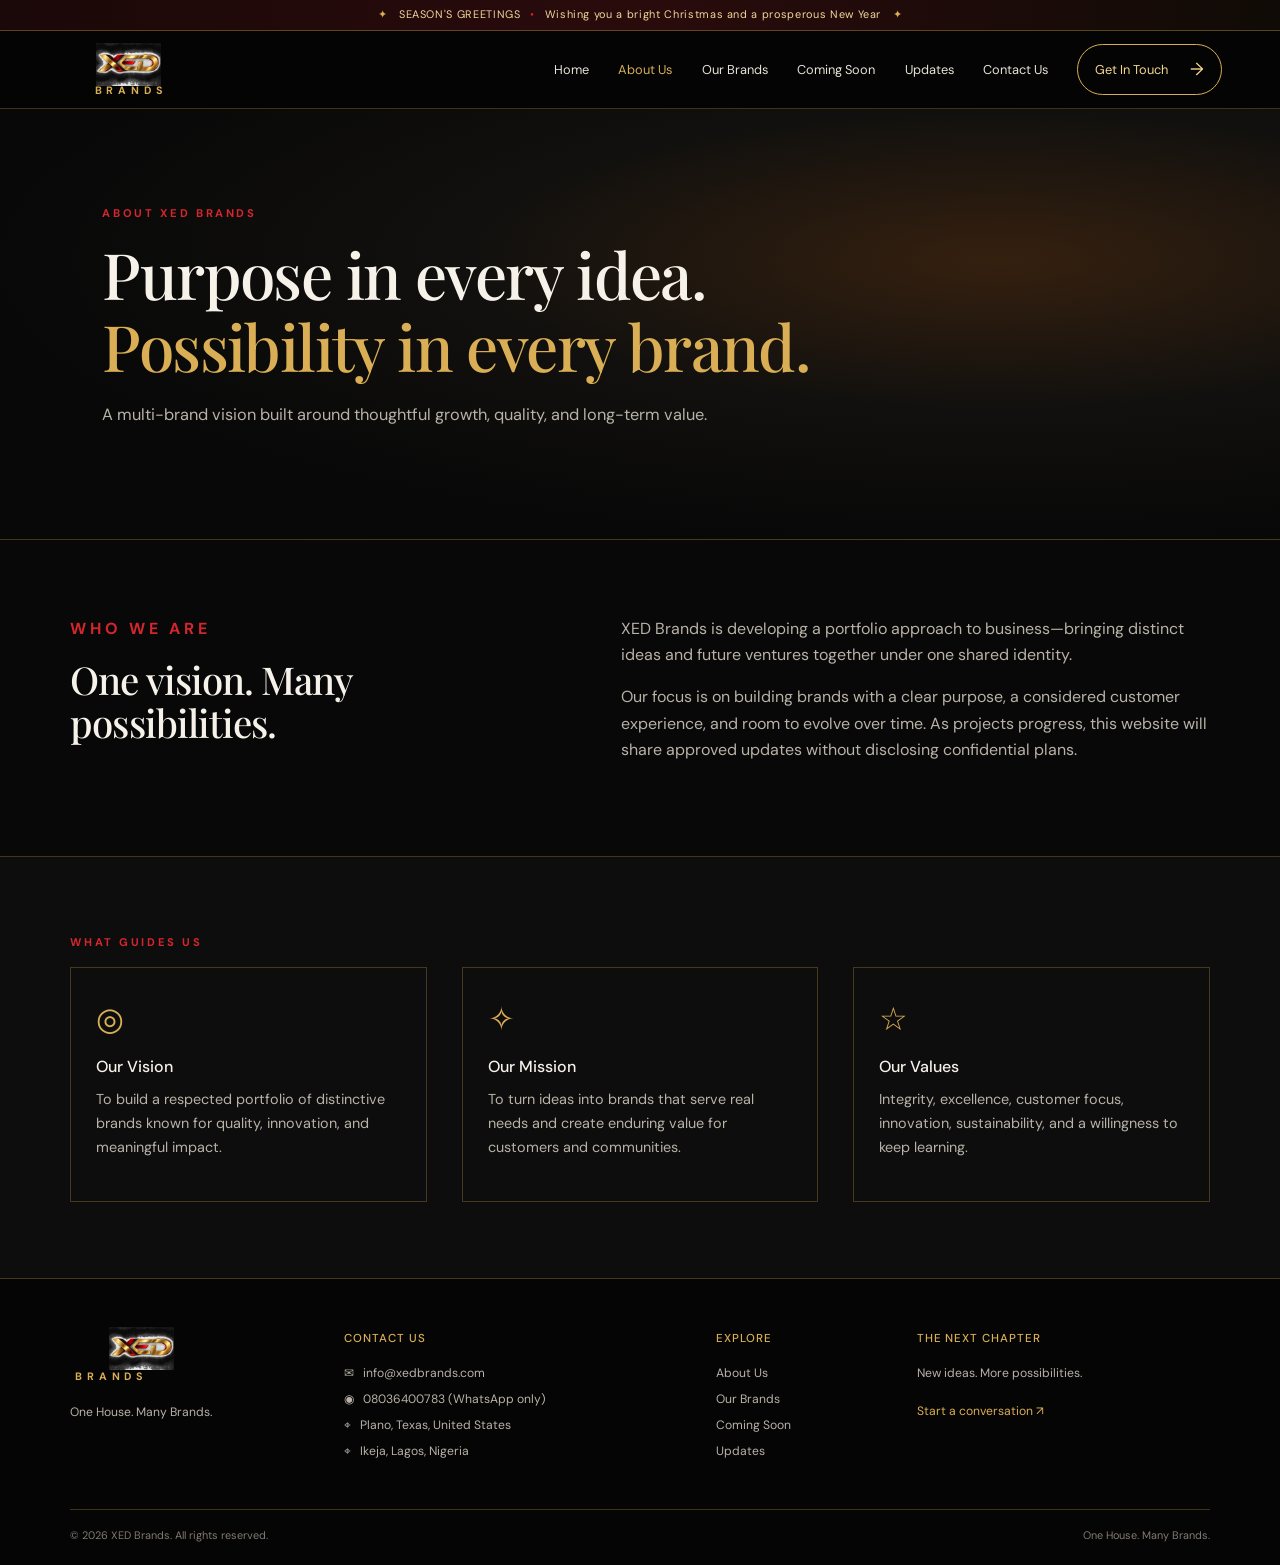
==== about.html @ 4486e694 "Add files via upload" ====
<!doctype html>
<html lang="en"><head><meta charset="utf-8"><meta name="viewport" content="width=device-width, initial-scale=1"><meta name="theme-color" content="#080808"><meta name="description" content="XED Brands — One House. Many Brands. A multi-brand vision built around thoughtful growth, quality, and long-term value."><title>About Us | XED Brands</title><link rel="icon" href="assets/xed-logo.png"><link rel="stylesheet" href="assets/style.css"></head><body>
<div class="season-strip"><span class="sparkle">✦</span> SEASON'S GREETINGS <span class="season-dot">•</span> Wishing you a bright Christmas and a prosperous New Year <span class="sparkle">✦</span></div>
<header class="site-header"><a class="brand-logo" href="index.html"><img src="assets/xed-logo.png" alt="XED Brands"><span>BRANDS</span></a><button class="menu-toggle" aria-label="Toggle navigation" aria-expanded="false">☰</button><nav class="nav"><a href="index.html">Home</a><a href="about.html">About Us</a><a href="brands.html">Our Brands</a><a href="coming-soon.html">Coming Soon</a><a href="updates.html">Updates</a><a href="contact.html">Contact Us</a><a class="nav-cta" href="contact.html">Get In Touch <span>→</span></a></nav></header>
<main>
<section class="page-hero"><p class="eyebrow">ABOUT XED BRANDS</p><h1>Purpose in every idea.<br><span>Possibility in every brand.</span></h1><p class="lead">A multi-brand vision built around thoughtful growth, quality, and long-term value.</p></section>
<section class="section split"><div><p class="eyebrow">WHO WE ARE</p><h2>One vision. Many possibilities.</h2></div><div><p>XED Brands is developing a portfolio approach to business—bringing distinct ideas and future ventures together under one shared identity.</p><p>Our focus is on building brands with a clear purpose, a considered customer experience, and room to evolve over time. As projects progress, this website will share approved updates without disclosing confidential plans.</p></div></section>
<section class="section dark-panel"><p class="eyebrow">WHAT GUIDES US</p><div class="three-col"><article><span class="big-symbol">◎</span><h3>Our Vision</h3><p>To build a respected portfolio of distinctive brands known for quality, innovation, and meaningful impact.</p></article><article><span class="big-symbol">✧</span><h3>Our Mission</h3><p>To turn ideas into brands that serve real needs and create enduring value for customers and communities.</p></article><article><span class="big-symbol">☆</span><h3>Our Values</h3><p>Integrity, excellence, customer focus, innovation, sustainability, and a willingness to keep learning.</p></article></div></section>
</main>
<footer class="footer"><div class="footer-brand"><a class="brand-logo" href="index.html"><img src="assets/xed-logo.png" alt="XED Brands"><span>BRANDS</span></a><p>One House. Many Brands.</p></div><div><h4>CONTACT US</h4><a href="mailto:info@xedbrands.com">✉ &nbsp; info@xedbrands.com</a><a href="https://wa.me/2348036400783" target="_blank" rel="noopener">◉ &nbsp; 08036400783 (WhatsApp only)</a><p>⌖ &nbsp; Plano, Texas, United States</p><p>⌖ &nbsp; Ikeja, Lagos, Nigeria</p></div><div><h4>EXPLORE</h4><a href="about.html">About Us</a><a href="brands.html">Our Brands</a><a href="coming-soon.html">Coming Soon</a><a href="updates.html">Updates</a></div><div><h4>THE NEXT CHAPTER</h4><p>New ideas. More possibilities.</p><a class="footer-cta" href="contact.html">Start a conversation ↗</a></div><div class="footer-bottom"><span>© <span id="year">2026</span> XED Brands. All rights reserved.</span><span>One House. Many Brands.</span></div></footer><script src="assets/site.js"></script>
</body></html>
---- assets/style.css ----
@import url('https://fonts.googleapis.com/css2?family=DM+Sans:wght@400;500;600;700&family=Playfair+Display:wght@500;600;700&display=swap');
:root{--bg:#080808;--panel:#101010;--gold:#d9ae54;--gold2:#f3d78d;--red:#d3262d;--text:#f6f2ea;--muted:#b8b2a7;--line:rgba(217,174,84,.27);--serif:'Playfair Display',Georgia,serif;--sans:'DM Sans',Arial,sans-serif}
*{box-sizing:border-box}html{scroll-behavior:smooth;scroll-padding-top:100px}body{margin:0;background:var(--bg);color:var(--text);font-family:var(--sans);line-height:1.65}a{color:inherit;text-decoration:none}p{color:var(--muted);margin:0 0 1rem}h1,h2{font-family:var(--serif);font-weight:500;line-height:1.12;letter-spacing:-.025em;margin:0 0 1.15rem}h1{font-size:clamp(2.7rem,5vw,5.2rem)}h2{font-size:clamp(2rem,3vw,3rem)}h3{font-size:1rem;margin:.5rem 0;font-weight:500} .season-strip{min-height:31px;padding:6px 16px;text-align:center;font-size:.68rem;letter-spacing:.06em;color:#f1d69a;background:linear-gradient(90deg,#1b0808,#2a0b0c,#100b06);border-bottom:1px solid rgba(217,174,84,.35)}.sparkle{color:var(--gold);padding:0 8px}.season-dot{color:var(--red);padding:0 6px}
.site-header{height:78px;padding:0 4.5%;display:flex;align-items:center;justify-content:space-between;background:rgba(5,5,5,.97);border-bottom:1px solid var(--line);position:sticky;top:0;z-index:10;backdrop-filter:blur(14px)}.brand-logo{width:142px;display:flex;align-items:center;flex-direction:column;line-height:1}.brand-logo img{display:block;width:100%;height:43px;object-fit:contain}.brand-logo span{font-size:.67rem;font-weight:700;letter-spacing:.45em;color:var(--gold);padding-left:.45em;margin-top:-1px}.nav{display:flex;align-items:center;gap:clamp(14px,2.3vw,34px);font-size:.8rem}.nav>a:not(.nav-cta){color:#e7e2d8;transition:color .2s}.nav>a:hover,.nav>a[aria-current="page"]{color:var(--gold)}.nav-cta,.btn{display:inline-flex;gap:22px;align-items:center;border:1px solid var(--gold);border-radius:30px;padding:10px 17px;color:var(--gold2);font-size:.8rem;transition:background .2s,color .2s}.nav-cta:hover,.btn:hover{background:var(--gold);color:#111}.nav-cta span,.btn span{font-size:1.1rem}.menu-toggle{display:none;background:none;color:var(--gold);border:1px solid var(--line);padding:8px 12px;border-radius:6px}
.hero{min-height:490px;display:grid;grid-template-columns:48% 52%;position:relative;overflow:hidden;border-bottom:1px solid var(--line);background:radial-gradient(ellipse at 80% 40%,#322016 0,#0a0908 47%,#050505 78%)}.hero-copy{padding:75px 0 68px 6.2%;align-self:center;position:relative;z-index:2}.eyebrow{font-size:.7rem;letter-spacing:.23em;color:var(--red);font-weight:700;margin:0 0 16px}.eyebrow i{font-style:normal;color:var(--gold);padding:0 4px}.hero h1 span,.page-hero h1 span{color:var(--gold)}.lead{font-size:1.02rem;max-width:490px;line-height:1.8;margin-bottom:27px}.hero-visual{min-height:490px;background:linear-gradient(90deg,#080808 0%,rgba(8,8,8,.1) 35%,rgba(8,8,8,.05)),linear-gradient(0deg,#080808 0%,transparent 28%),url('https://images.unsplash.com/photo-1519501025264-65ba15a82390?auto=format&fit=crop&w=1400&q=85') center/cover;clip-path:polygon(9% 0,100% 0,100% 100%,0 100%)}.hero:after{content:"";position:absolute;bottom:0;right:-2%;width:55%;height:5px;background:linear-gradient(90deg,transparent,var(--gold),var(--red));transform:skewY(-7deg);transform-origin:right}
.section{padding:76px 5.5%;border-bottom:1px solid var(--line)}.portfolio{display:grid;grid-template-columns:225px 1fr;gap:32px}.section-intro h2{font-size:2.15rem}.section-intro p:not(.eyebrow){font-size:.85rem}.text-link{display:inline-block;margin-top:15px;color:var(--gold);font-size:.82rem;border-bottom:1px solid var(--line);padding-bottom:6px}.brand-grid{display:grid;grid-template-columns:repeat(5,minmax(0,1fr));gap:12px}.brand-card{border:1px solid var(--line);text-align:center;padding-bottom:14px;transition:transform .25s,border-color .25s;background:#0c0c0c;min-width:0}.brand-card:hover{transform:translateY(-5px);border-color:var(--gold)}.card-image{height:145px;background-size:cover;background-position:center;position:relative}.agriculture{background-image:linear-gradient(0deg,rgba(0,0,0,.15),transparent),url('https://images.unsplash.com/photo-1500382017468-9049fed747ef?auto=format&fit=crop&w=700&q=80')}.food{background-image:url('https://images.unsplash.com/photo-1606787366850-de6330128bfc?auto=format&fit=crop&w=700&q=80')}.tech{background-image:url('https://images.unsplash.com/photo-1519389950473-47ba0277781c?auto=format&fit=crop&w=700&q=80')}.lifestyle{background-image:url('https://images.unsplash.com/photo-1541643600914-78b084683601?auto=format&fit=crop&w=700&q=80')}.media{background-image:url('https://images.unsplash.com/photo-1492619375914-88005aa9e8fb?auto=format&fit=crop&w=700&q=80')}.mini-icon{color:var(--gold);font-size:1.4rem;display:block;margin-top:9px}.brand-card h3{font-size:.76rem;line-height:1.45;min-height:36px;padding:0 4px}.brand-card small{display:inline-block;color:var(--gold2);font-size:.6rem;border:1px solid var(--line);padding:3px 7px;margin-top:5px}
.about-preview{display:grid;grid-template-columns:1fr 1fr 1fr;gap:35px;align-items:center;padding-top:64px;padding-bottom:64px}.about-photo{height:310px;background:linear-gradient(0deg,rgba(0,0,0,.1),transparent),url('https://images.unsplash.com/photo-1486406146926-c627a92ad1ab?auto=format&fit=crop&w=900&q=85') center/cover;position:relative}.about-photo:after{content:"";position:absolute;right:-8px;top:0;bottom:0;width:4px;background:linear-gradient(var(--gold),var(--red))}.about-copy h2{font-size:2.25rem}.about-copy p{font-size:.9rem}.btn-outline{margin-top:12px}.values{border-left:1px solid var(--line);padding-left:28px}.values>div{display:flex;gap:16px;margin:18px 0}.value-icon{font-size:1.7rem;color:var(--gold);font-weight:400}.values h3{margin:0 0 3px}.values p{font-size:.78rem;margin:0}.approach{display:grid;grid-template-columns:1fr 1.6fr;gap:45px;align-items:center;background:#0b0b0b}.approach h2{font-size:2.15rem}.approach-points{display:grid;grid-template-columns:repeat(4,1fr)}.approach-points>div{padding:10px 17px;border-left:1px solid var(--line)}.approach-points span{color:var(--gold);font-size:1.65rem}.approach-points h3{font-size:.85rem}.approach-points p{font-size:.72rem;margin:0}.future{text-align:center;position:relative;overflow:hidden;padding:50px 20px 56px;background:radial-gradient(ellipse at center,#26190b 0,#090909 62%);border-bottom:1px solid var(--line)}.future .eyebrow{color:var(--gold2);margin-bottom:7px}.future h2{font-size:clamp(1.7rem,3vw,2.5rem)}.future h2 span{color:var(--red);padding:0 8px}.future p:not(.eyebrow){font-size:.85rem}.future .btn{position:relative;z-index:1}.ribbon{position:absolute;bottom:-65px;left:-5%;width:110%;height:100px;border-top:2px solid var(--red);border-radius:50%;transform:rotate(-3deg);box-shadow:0 -10px 0 -8px var(--gold)}
.footer{padding:42px 5.5% 20px;display:grid;grid-template-columns:1fr 1.4fr .7fr 1.2fr;gap:30px;background:#050505}.footer-brand .brand-logo{margin-bottom:20px}.footer p,.footer a{font-size:.76rem;color:var(--muted);display:block;margin:6px 0}.footer a:hover{color:var(--gold)}.footer h4{font-size:.72rem;color:var(--gold);font-weight:500;letter-spacing:.08em;margin:8px 0 15px}.footer-cta{color:var(--gold)!important;margin-top:18px!important}.footer-bottom{grid-column:1/-1;display:flex;justify-content:space-between;border-top:1px solid var(--line);padding-top:17px;margin-top:12px;font-size:.68rem;color:#817a70}
.page-hero{padding:95px 8% 82px;min-height:350px;background:radial-gradient(ellipse at 78% 35%,#35200f 0,#11100e 38%,#080808 72%);border-bottom:1px solid var(--line)}.page-hero .lead{max-width:620px}.split{display:grid;grid-template-columns:1fr 1.2fr;gap:60px}.split p{font-size:1rem}.dark-panel{background:#0d0d0d}.three-col{display:grid;grid-template-columns:repeat(3,1fr);gap:35px}.three-col article{padding:25px;border:1px solid var(--line)}.big-symbol{font-size:2rem;color:var(--gold)}.three-col p{font-size:.9rem}.brand-list{display:grid;gap:20px}.brand-row{display:grid;grid-template-columns:300px 1fr;gap:35px;align-items:center;padding:20px;border:1px solid var(--line);background:#0c0c0c;scroll-margin-top:100px}.brand-row .card-image{height:205px}.brand-row h2{font-size:2rem}.brand-row p:not(.eyebrow){max-width:700px}.status{font-size:.65rem;letter-spacing:.14em;color:var(--gold);border:1px solid var(--line);padding:5px 9px;display:inline-block}.coming-hero{min-height:440px;display:flex;flex-direction:column;justify-content:center}.centered{text-align:center;max-width:680px;margin:auto;padding:20px}.centered p:not(.eyebrow){max-width:580px;margin:0 auto 20px}.update-card{display:flex;gap:28px;max-width:900px;margin:auto;padding:35px;border:1px solid var(--line);background:linear-gradient(120deg,#15100b,#090909)}.update-mark{font-family:var(--serif);font-size:2.4rem;color:var(--gold);border-right:1px solid var(--line);padding-right:28px;align-self:flex-start}.update-card h2{font-size:2rem}.update-card small{color:#8e877c}.contact-layout{display:grid;grid-template-columns:1fr 1fr;gap:60px}.contact-item{display:flex;align-items:center;gap:18px;padding:18px 0;border-bottom:1px solid var(--line)}.contact-item>span{font-size:1.6rem;color:var(--gold);width:30px;text-align:center}.contact-item small{display:block;font-size:.64rem;letter-spacing:.14em;color:var(--gold)}.contact-item b{font-weight:500}.contact-note{padding:35px;border:1px solid var(--line);background:radial-gradient(ellipse at top right,#26190b,#0b0b0b 65%)}.contact-note h2{font-size:2.3rem}.contact-note .btn{margin:12px 0 25px}.fine-print{font-size:.72rem!important;color:#817a70!important}
@media(max-width:1000px){.nav{gap:13px;font-size:.72rem}.brand-logo{width:115px}.portfolio{grid-template-columns:1fr}.section-intro{max-width:600px}.brand-grid{grid-template-columns:repeat(5,minmax(0,1fr))}.card-image{height:120px}.about-preview{grid-template-columns:1fr 1fr}.values{grid-column:1/-1;display:grid;grid-template-columns:repeat(3,1fr);gap:15px;border-left:0;border-top:1px solid var(--line);padding:20px 0 0}.approach{grid-template-columns:1fr}.footer{grid-template-columns:repeat(2,1fr)}}
@media(max-width:700px){.season-strip{font-size:.58rem;padding:6px 4px}.site-header{height:68px;padding:0 5%}.brand-logo{width:110px}.brand-logo img{height:35px}.menu-toggle{display:block}.nav{display:none;position:absolute;left:0;right:0;top:68px;padding:18px 6%;background:#080808;border-bottom:1px solid var(--line);flex-direction:column;align-items:stretch;gap:0}.nav.open{display:flex}.nav>a{padding:12px 0;border-bottom:1px solid rgba(217,174,84,.12);font-size:.9rem}.nav .nav-cta{margin-top:12px;justify-content:space-between;padding:12px 16px}.hero{display:block;min-height:0}.hero-copy{padding:58px 7% 38px}.hero h1{font-size:clamp(2.8rem,13vw,4.5rem)}.hero-visual{min-height:245px;clip-path:none;background-position:center}.section{padding:52px 6%}.brand-grid{grid-template-columns:repeat(2,minmax(0,1fr));gap:12px}.brand-card:last-child{grid-column:1/-1}.card-image{height:155px}.about-preview{grid-template-columns:1fr;gap:25px}.about-photo{height:240px}.values{display:block}.values>div{margin:15px 0}.approach-points{grid-template-columns:repeat(2,1fr);gap:14px}.approach-points>div{padding:12px;border-left:1px solid var(--line)}.future{padding:44px 6%}.future h2 span{padding:0 3px}.footer{grid-template-columns:1fr;gap:20px;padding:36px 6% 18px}.footer-bottom{gap:12px;flex-direction:column}.page-hero{padding:70px 6% 60px;min-height:0}.split,.contact-layout{grid-template-columns:1fr;gap:25px}.three-col{grid-template-columns:1fr}.brand-row{grid-template-columns:1fr;gap:18px;padding:14px}.brand-row .card-image{height:200px}.brand-row h2{font-size:1.7rem}.update-card{padding:22px;gap:18px;flex-direction:column}.update-mark{border-right:0;border-bottom:1px solid var(--line);padding:0 0 10px}.contact-note{padding:25px}.contact-note h2{font-size:2rem}}
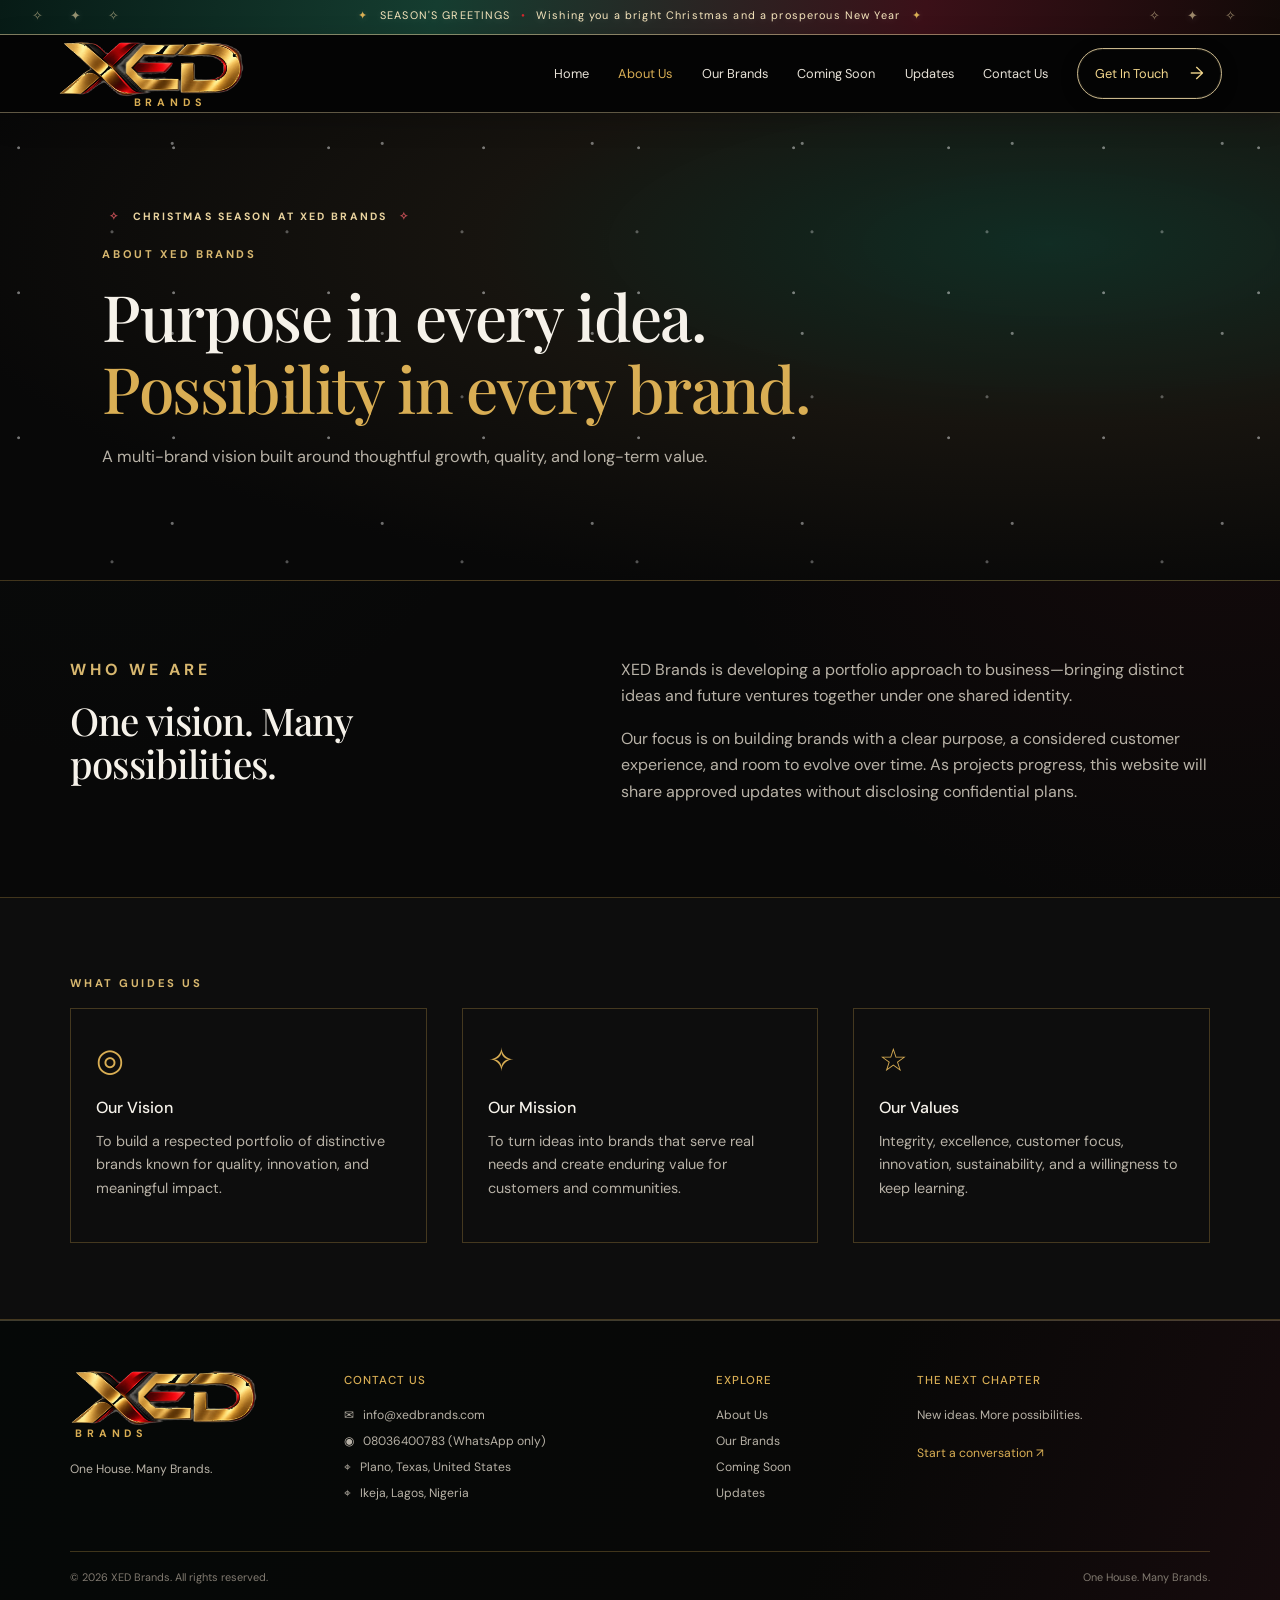
==== commit 97082658: "Add files via upload" ====
--- a/about.html
+++ b/about.html
@@ -1,9 +1,10 @@
 <!doctype html>
 <html lang="en"><head><meta charset="utf-8"><meta name="viewport" content="width=device-width, initial-scale=1"><meta name="theme-color" content="#080808"><meta name="description" content="XED Brands — One House. Many Brands. A multi-brand vision built around thoughtful growth, quality, and long-term value."><title>About Us | XED Brands</title><link rel="icon" href="assets/xed-logo.png"><link rel="stylesheet" href="assets/style.css"></head><body>
+<div class="snow-dust" aria-hidden="true"></div>
 <div class="season-strip"><span class="sparkle">✦</span> SEASON'S GREETINGS <span class="season-dot">•</span> Wishing you a bright Christmas and a prosperous New Year <span class="sparkle">✦</span></div>
 <header class="site-header"><a class="brand-logo" href="index.html"><img src="assets/xed-logo.png" alt="XED Brands"><span>BRANDS</span></a><button class="menu-toggle" aria-label="Toggle navigation" aria-expanded="false">☰</button><nav class="nav"><a href="index.html">Home</a><a href="about.html">About Us</a><a href="brands.html">Our Brands</a><a href="coming-soon.html">Coming Soon</a><a href="updates.html">Updates</a><a href="contact.html">Contact Us</a><a class="nav-cta" href="contact.html">Get In Touch <span>→</span></a></nav></header>
 <main>
-<section class="page-hero"><p class="eyebrow">ABOUT XED BRANDS</p><h1>Purpose in every idea.<br><span>Possibility in every brand.</span></h1><p class="lead">A multi-brand vision built around thoughtful growth, quality, and long-term value.</p></section>
+<section class="page-hero"><p class="holiday-page-label"><span>✧</span> CHRISTMAS SEASON AT XED BRANDS <span>✧</span></p><p class="eyebrow">ABOUT XED BRANDS</p><h1>Purpose in every idea.<br><span>Possibility in every brand.</span></h1><p class="lead">A multi-brand vision built around thoughtful growth, quality, and long-term value.</p></section>
 <section class="section split"><div><p class="eyebrow">WHO WE ARE</p><h2>One vision. Many possibilities.</h2></div><div><p>XED Brands is developing a portfolio approach to business—bringing distinct ideas and future ventures together under one shared identity.</p><p>Our focus is on building brands with a clear purpose, a considered customer experience, and room to evolve over time. As projects progress, this website will share approved updates without disclosing confidential plans.</p></div></section>
 <section class="section dark-panel"><p class="eyebrow">WHAT GUIDES US</p><div class="three-col"><article><span class="big-symbol">◎</span><h3>Our Vision</h3><p>To build a respected portfolio of distinctive brands known for quality, innovation, and meaningful impact.</p></article><article><span class="big-symbol">✧</span><h3>Our Mission</h3><p>To turn ideas into brands that serve real needs and create enduring value for customers and communities.</p></article><article><span class="big-symbol">☆</span><h3>Our Values</h3><p>Integrity, excellence, customer focus, innovation, sustainability, and a willingness to keep learning.</p></article></div></section>
 </main>
--- a/assets/style.css
+++ b/assets/style.css
@@ -2,11 +2,40 @@
 @import url('https://fonts.googleapis.com/css2?family=DM+Sans:wght@400;500;600;700&family=Playfair+Display:wght@500;600;700&display=swap');
 :root{--bg:#080808;--panel:#101010;--gold:#d9ae54;--gold2:#f3d78d;--red:#d3262d;--text:#f6f2ea;--muted:#b8b2a7;--line:rgba(217,174,84,.27);--serif:'Playfair Display',Georgia,serif;--sans:'DM Sans',Arial,sans-serif}
 *{box-sizing:border-box}html{scroll-behavior:smooth;scroll-padding-top:100px}body{margin:0;background:var(--bg);color:var(--text);font-family:var(--sans);line-height:1.65}a{color:inherit;text-decoration:none}p{color:var(--muted);margin:0 0 1rem}h1,h2{font-family:var(--serif);font-weight:500;line-height:1.12;letter-spacing:-.025em;margin:0 0 1.15rem}h1{font-size:clamp(2.7rem,5vw,5.2rem)}h2{font-size:clamp(2rem,3vw,3rem)}h3{font-size:1rem;margin:.5rem 0;font-weight:500} .season-strip{min-height:31px;padding:6px 16px;text-align:center;font-size:.68rem;letter-spacing:.06em;color:#f1d69a;background:linear-gradient(90deg,#1b0808,#2a0b0c,#100b06);border-bottom:1px solid rgba(217,174,84,.35)}.sparkle{color:var(--gold);padding:0 8px}.season-dot{color:var(--red);padding:0 6px}
-.site-header{height:78px;padding:0 4.5%;display:flex;align-items:center;justify-content:space-between;background:rgba(5,5,5,.97);border-bottom:1px solid var(--line);position:sticky;top:0;z-index:10;backdrop-filter:blur(14px)}.brand-logo{width:142px;display:flex;align-items:center;flex-direction:column;line-height:1}.brand-logo img{display:block;width:100%;height:43px;object-fit:contain}.brand-logo span{font-size:.67rem;font-weight:700;letter-spacing:.45em;color:var(--gold);padding-left:.45em;margin-top:-1px}.nav{display:flex;align-items:center;gap:clamp(14px,2.3vw,34px);font-size:.8rem}.nav>a:not(.nav-cta){color:#e7e2d8;transition:color .2s}.nav>a:hover,.nav>a[aria-current="page"]{color:var(--gold)}.nav-cta,.btn{display:inline-flex;gap:22px;align-items:center;border:1px solid var(--gold);border-radius:30px;padding:10px 17px;color:var(--gold2);font-size:.8rem;transition:background .2s,color .2s}.nav-cta:hover,.btn:hover{background:var(--gold);color:#111}.nav-cta span,.btn span{font-size:1.1rem}.menu-toggle{display:none;background:none;color:var(--gold);border:1px solid var(--line);padding:8px 12px;border-radius:6px}
+.site-header{height:78px;padding:0 4.5%;display:flex;align-items:center;justify-content:space-between;background:rgba(5,5,5,.97);border-bottom:1px solid var(--line);position:sticky;top:0;z-index:10;backdrop-filter:blur(14px)}.brand-logo{width:220px;flex:0 0 220px;display:flex;align-items:center;flex-direction:column;line-height:1}.brand-logo img{display:block;width:100%;height:58px;object-fit:contain;object-position:left center}.brand-logo span{font-size:.67rem;font-weight:700;letter-spacing:.45em;color:var(--gold);padding-left:.45em;margin-top:-1px}.nav{display:flex;align-items:center;gap:clamp(14px,2.3vw,34px);font-size:.8rem}.nav>a:not(.nav-cta){color:#e7e2d8;transition:color .2s}.nav>a:hover,.nav>a[aria-current="page"]{color:var(--gold)}.nav-cta,.btn{display:inline-flex;gap:22px;align-items:center;border:1px solid var(--gold);border-radius:30px;padding:10px 17px;color:var(--gold2);font-size:.8rem;transition:background .2s,color .2s}.nav-cta:hover,.btn:hover{background:var(--gold);color:#111}.nav-cta span,.btn span{font-size:1.1rem}.menu-toggle{display:none;background:none;color:var(--gold);border:1px solid var(--line);padding:8px 12px;border-radius:6px}
 .hero{min-height:490px;display:grid;grid-template-columns:48% 52%;position:relative;overflow:hidden;border-bottom:1px solid var(--line);background:radial-gradient(ellipse at 80% 40%,#322016 0,#0a0908 47%,#050505 78%)}.hero-copy{padding:75px 0 68px 6.2%;align-self:center;position:relative;z-index:2}.eyebrow{font-size:.7rem;letter-spacing:.23em;color:var(--red);font-weight:700;margin:0 0 16px}.eyebrow i{font-style:normal;color:var(--gold);padding:0 4px}.hero h1 span,.page-hero h1 span{color:var(--gold)}.lead{font-size:1.02rem;max-width:490px;line-height:1.8;margin-bottom:27px}.hero-visual{min-height:490px;background:linear-gradient(90deg,#080808 0%,rgba(8,8,8,.1) 35%,rgba(8,8,8,.05)),linear-gradient(0deg,#080808 0%,transparent 28%),url('https://images.unsplash.com/photo-1519501025264-65ba15a82390?auto=format&fit=crop&w=1400&q=85') center/cover;clip-path:polygon(9% 0,100% 0,100% 100%,0 100%)}.hero:after{content:"";position:absolute;bottom:0;right:-2%;width:55%;height:5px;background:linear-gradient(90deg,transparent,var(--gold),var(--red));transform:skewY(-7deg);transform-origin:right}
 .section{padding:76px 5.5%;border-bottom:1px solid var(--line)}.portfolio{display:grid;grid-template-columns:225px 1fr;gap:32px}.section-intro h2{font-size:2.15rem}.section-intro p:not(.eyebrow){font-size:.85rem}.text-link{display:inline-block;margin-top:15px;color:var(--gold);font-size:.82rem;border-bottom:1px solid var(--line);padding-bottom:6px}.brand-grid{display:grid;grid-template-columns:repeat(5,minmax(0,1fr));gap:12px}.brand-card{border:1px solid var(--line);text-align:center;padding-bottom:14px;transition:transform .25s,border-color .25s;background:#0c0c0c;min-width:0}.brand-card:hover{transform:translateY(-5px);border-color:var(--gold)}.card-image{height:145px;background-size:cover;background-position:center;position:relative}.agriculture{background-image:linear-gradient(0deg,rgba(0,0,0,.15),transparent),url('https://images.unsplash.com/photo-1500382017468-9049fed747ef?auto=format&fit=crop&w=700&q=80')}.food{background-image:url('https://images.unsplash.com/photo-1606787366850-de6330128bfc?auto=format&fit=crop&w=700&q=80')}.tech{background-image:url('https://images.unsplash.com/photo-1519389950473-47ba0277781c?auto=format&fit=crop&w=700&q=80')}.lifestyle{background-image:url('https://images.unsplash.com/photo-1541643600914-78b084683601?auto=format&fit=crop&w=700&q=80')}.media{background-image:url('https://images.unsplash.com/photo-1492619375914-88005aa9e8fb?auto=format&fit=crop&w=700&q=80')}.mini-icon{color:var(--gold);font-size:1.4rem;display:block;margin-top:9px}.brand-card h3{font-size:.76rem;line-height:1.45;min-height:36px;padding:0 4px}.brand-card small{display:inline-block;color:var(--gold2);font-size:.6rem;border:1px solid var(--line);padding:3px 7px;margin-top:5px}
 .about-preview{display:grid;grid-template-columns:1fr 1fr 1fr;gap:35px;align-items:center;padding-top:64px;padding-bottom:64px}.about-photo{height:310px;background:linear-gradient(0deg,rgba(0,0,0,.1),transparent),url('https://images.unsplash.com/photo-1486406146926-c627a92ad1ab?auto=format&fit=crop&w=900&q=85') center/cover;position:relative}.about-photo:after{content:"";position:absolute;right:-8px;top:0;bottom:0;width:4px;background:linear-gradient(var(--gold),var(--red))}.about-copy h2{font-size:2.25rem}.about-copy p{font-size:.9rem}.btn-outline{margin-top:12px}.values{border-left:1px solid var(--line);padding-left:28px}.values>div{display:flex;gap:16px;margin:18px 0}.value-icon{font-size:1.7rem;color:var(--gold);font-weight:400}.values h3{margin:0 0 3px}.values p{font-size:.78rem;margin:0}.approach{display:grid;grid-template-columns:1fr 1.6fr;gap:45px;align-items:center;background:#0b0b0b}.approach h2{font-size:2.15rem}.approach-points{display:grid;grid-template-columns:repeat(4,1fr)}.approach-points>div{padding:10px 17px;border-left:1px solid var(--line)}.approach-points span{color:var(--gold);font-size:1.65rem}.approach-points h3{font-size:.85rem}.approach-points p{font-size:.72rem;margin:0}.future{text-align:center;position:relative;overflow:hidden;padding:50px 20px 56px;background:radial-gradient(ellipse at center,#26190b 0,#090909 62%);border-bottom:1px solid var(--line)}.future .eyebrow{color:var(--gold2);margin-bottom:7px}.future h2{font-size:clamp(1.7rem,3vw,2.5rem)}.future h2 span{color:var(--red);padding:0 8px}.future p:not(.eyebrow){font-size:.85rem}.future .btn{position:relative;z-index:1}.ribbon{position:absolute;bottom:-65px;left:-5%;width:110%;height:100px;border-top:2px solid var(--red);border-radius:50%;transform:rotate(-3deg);box-shadow:0 -10px 0 -8px var(--gold)}
 .footer{padding:42px 5.5% 20px;display:grid;grid-template-columns:1fr 1.4fr .7fr 1.2fr;gap:30px;background:#050505}.footer-brand .brand-logo{margin-bottom:20px}.footer p,.footer a{font-size:.76rem;color:var(--muted);display:block;margin:6px 0}.footer a:hover{color:var(--gold)}.footer h4{font-size:.72rem;color:var(--gold);font-weight:500;letter-spacing:.08em;margin:8px 0 15px}.footer-cta{color:var(--gold)!important;margin-top:18px!important}.footer-bottom{grid-column:1/-1;display:flex;justify-content:space-between;border-top:1px solid var(--line);padding-top:17px;margin-top:12px;font-size:.68rem;color:#817a70}
 .page-hero{padding:95px 8% 82px;min-height:350px;background:radial-gradient(ellipse at 78% 35%,#35200f 0,#11100e 38%,#080808 72%);border-bottom:1px solid var(--line)}.page-hero .lead{max-width:620px}.split{display:grid;grid-template-columns:1fr 1.2fr;gap:60px}.split p{font-size:1rem}.dark-panel{background:#0d0d0d}.three-col{display:grid;grid-template-columns:repeat(3,1fr);gap:35px}.three-col article{padding:25px;border:1px solid var(--line)}.big-symbol{font-size:2rem;color:var(--gold)}.three-col p{font-size:.9rem}.brand-list{display:grid;gap:20px}.brand-row{display:grid;grid-template-columns:300px 1fr;gap:35px;align-items:center;padding:20px;border:1px solid var(--line);background:#0c0c0c;scroll-margin-top:100px}.brand-row .card-image{height:205px}.brand-row h2{font-size:2rem}.brand-row p:not(.eyebrow){max-width:700px}.status{font-size:.65rem;letter-spacing:.14em;color:var(--gold);border:1px solid var(--line);padding:5px 9px;display:inline-block}.coming-hero{min-height:440px;display:flex;flex-direction:column;justify-content:center}.centered{text-align:center;max-width:680px;margin:auto;padding:20px}.centered p:not(.eyebrow){max-width:580px;margin:0 auto 20px}.update-card{display:flex;gap:28px;max-width:900px;margin:auto;padding:35px;border:1px solid var(--line);background:linear-gradient(120deg,#15100b,#090909)}.update-mark{font-family:var(--serif);font-size:2.4rem;color:var(--gold);border-right:1px solid var(--line);padding-right:28px;align-self:flex-start}.update-card h2{font-size:2rem}.update-card small{color:#8e877c}.contact-layout{display:grid;grid-template-columns:1fr 1fr;gap:60px}.contact-item{display:flex;align-items:center;gap:18px;padding:18px 0;border-bottom:1px solid var(--line)}.contact-item>span{font-size:1.6rem;color:var(--gold);width:30px;text-align:center}.contact-item small{display:block;font-size:.64rem;letter-spacing:.14em;color:var(--gold)}.contact-item b{font-weight:500}.contact-note{padding:35px;border:1px solid var(--line);background:radial-gradient(ellipse at top right,#26190b,#0b0b0b 65%)}.contact-note h2{font-size:2.3rem}.contact-note .btn{margin:12px 0 25px}.fine-print{font-size:.72rem!important;color:#817a70!important}
-@media(max-width:1000px){.nav{gap:13px;font-size:.72rem}.brand-logo{width:115px}.portfolio{grid-template-columns:1fr}.section-intro{max-width:600px}.brand-grid{grid-template-columns:repeat(5,minmax(0,1fr))}.card-image{height:120px}.about-preview{grid-template-columns:1fr 1fr}.values{grid-column:1/-1;display:grid;grid-template-columns:repeat(3,1fr);gap:15px;border-left:0;border-top:1px solid var(--line);padding:20px 0 0}.approach{grid-template-columns:1fr}.footer{grid-template-columns:repeat(2,1fr)}}
-@media(max-width:700px){.season-strip{font-size:.58rem;padding:6px 4px}.site-header{height:68px;padding:0 5%}.brand-logo{width:110px}.brand-logo img{height:35px}.menu-toggle{display:block}.nav{display:none;position:absolute;left:0;right:0;top:68px;padding:18px 6%;background:#080808;border-bottom:1px solid var(--line);flex-direction:column;align-items:stretch;gap:0}.nav.open{display:flex}.nav>a{padding:12px 0;border-bottom:1px solid rgba(217,174,84,.12);font-size:.9rem}.nav .nav-cta{margin-top:12px;justify-content:space-between;padding:12px 16px}.hero{display:block;min-height:0}.hero-copy{padding:58px 7% 38px}.hero h1{font-size:clamp(2.8rem,13vw,4.5rem)}.hero-visual{min-height:245px;clip-path:none;background-position:center}.section{padding:52px 6%}.brand-grid{grid-template-columns:repeat(2,minmax(0,1fr));gap:12px}.brand-card:last-child{grid-column:1/-1}.card-image{height:155px}.about-preview{grid-template-columns:1fr;gap:25px}.about-photo{height:240px}.values{display:block}.values>div{margin:15px 0}.approach-points{grid-template-columns:repeat(2,1fr);gap:14px}.approach-points>div{padding:12px;border-left:1px solid var(--line)}.future{padding:44px 6%}.future h2 span{padding:0 3px}.footer{grid-template-columns:1fr;gap:20px;padding:36px 6% 18px}.footer-bottom{gap:12px;flex-direction:column}.page-hero{padding:70px 6% 60px;min-height:0}.split,.contact-layout{grid-template-columns:1fr;gap:25px}.three-col{grid-template-columns:1fr}.brand-row{grid-template-columns:1fr;gap:18px;padding:14px}.brand-row .card-image{height:200px}.brand-row h2{font-size:1.7rem}.update-card{padding:22px;gap:18px;flex-direction:column}.update-mark{border-right:0;border-bottom:1px solid var(--line);padding:0 0 10px}.contact-note{padding:25px}.contact-note h2{font-size:2rem}}
+@media(max-width:1000px){.nav{gap:13px;font-size:.72rem}.brand-logo{width:185px;flex-basis:185px}.brand-logo img{height:50px}.portfolio{grid-template-columns:1fr}.section-intro{max-width:600px}.brand-grid{grid-template-columns:repeat(5,minmax(0,1fr))}.card-image{height:120px}.about-preview{grid-template-columns:1fr 1fr}.values{grid-column:1/-1;display:grid;grid-template-columns:repeat(3,1fr);gap:15px;border-left:0;border-top:1px solid var(--line);padding:20px 0 0}.approach{grid-template-columns:1fr}.footer{grid-template-columns:repeat(2,1fr)}}
+@media(max-width:700px){.season-strip{font-size:.58rem;padding:6px 4px}.site-header{height:76px;padding:0 5%}.brand-logo{width:155px;flex-basis:155px}.brand-logo img{height:45px}.menu-toggle{display:block}.nav{display:none;position:absolute;left:0;right:0;top:76px;padding:18px 6%;background:#080808;border-bottom:1px solid var(--line);flex-direction:column;align-items:stretch;gap:0}.nav.open{display:flex}.nav>a{padding:12px 0;border-bottom:1px solid rgba(217,174,84,.12);font-size:.9rem}.nav .nav-cta{margin-top:12px;justify-content:space-between;padding:12px 16px}.hero{display:block;min-height:0}.hero-copy{padding:58px 7% 38px}.hero h1{font-size:clamp(2.8rem,13vw,4.5rem)}.hero-visual{min-height:245px;clip-path:none;background-position:center}.section{padding:52px 6%}.brand-grid{grid-template-columns:repeat(2,minmax(0,1fr));gap:12px}.brand-card:last-child{grid-column:1/-1}.card-image{height:155px}.about-preview{grid-template-columns:1fr;gap:25px}.about-photo{height:240px}.values{display:block}.values>div{margin:15px 0}.approach-points{grid-template-columns:repeat(2,1fr);gap:14px}.approach-points>div{padding:12px;border-left:1px solid var(--line)}.future{padding:44px 6%}.future h2 span{padding:0 3px}.footer{grid-template-columns:1fr;gap:20px;padding:36px 6% 18px}.footer-bottom{gap:12px;flex-direction:column}.page-hero{padding:70px 6% 60px;min-height:0}.split,.contact-layout{grid-template-columns:1fr;gap:25px}.three-col{grid-template-columns:1fr}.brand-row{grid-template-columns:1fr;gap:18px;padding:14px}.brand-row .card-image{height:200px}.brand-row h2{font-size:1.7rem}.update-card{padding:22px;gap:18px;flex-direction:column}.update-mark{border-right:0;border-bottom:1px solid var(--line);padding:0 0 10px}.contact-note{padding:25px}.contact-note h2{font-size:2rem}}
+
+
+/* XED BRANDS — PREMIUM CHRISTMAS SEASON EDITION */
+:root{--winter-green:#123b2e;--winter-green-deep:#071b16;--berry:#8f1e2b;--ice:#eaf4f5;--champagne:#f5dfaa}
+body{background-image:radial-gradient(ellipse at 8% 4%,rgba(18,59,46,.13),transparent 32%),radial-gradient(ellipse at 95% 28%,rgba(143,30,43,.09),transparent 30%)}
+.season-strip{position:relative;overflow:hidden;min-height:35px;padding:7px 16px;color:#f7e6bd;background:linear-gradient(100deg,#071b16 0%,#153d30 34%,#3b1018 72%,#120a08 100%);border-bottom:1px solid rgba(245,223,170,.52);letter-spacing:.105em;text-shadow:0 1px 8px rgba(255,255,255,.18)}
+.season-strip:before,.season-strip:after{content:"✧  ✦  ✧";position:absolute;top:5px;color:rgba(245,223,170,.58);font-size:13px;letter-spacing:12px;pointer-events:none}.season-strip:before{left:2.5%}.season-strip:after{right:2.5%}
+.site-header{border-bottom-color:rgba(245,223,170,.38);box-shadow:0 8px 28px rgba(0,0,0,.2)}
+.nav-cta,.btn{border-color:rgba(245,223,170,.82);box-shadow:inset 0 0 0 1px rgba(245,223,170,.08),0 4px 18px rgba(0,0,0,.18)}
+.hero{background:radial-gradient(ellipse at 83% 35%,rgba(18,59,46,.72) 0%,#15120e 36%,#080808 74%)}
+.hero:before,.page-hero:before{content:"";position:absolute;inset:0;pointer-events:none;opacity:.55;background-image:radial-gradient(circle at 12% 24%,rgba(255,255,255,.8) 0 1px,transparent 1.8px),radial-gradient(circle at 82% 16%,rgba(255,255,255,.75) 0 1px,transparent 2px),radial-gradient(circle at 64% 72%,rgba(255,255,255,.55) 0 1px,transparent 2px);background-size:155px 145px,210px 190px,175px 165px}
+.hero-copy,.page-hero>*{position:relative;z-index:1}
+.hero-visual{position:relative}
+.hero-visual:after{content:"✦";position:absolute;right:12%;top:12%;font-size:clamp(2rem,5vw,4.5rem);color:rgba(245,223,170,.8);text-shadow:0 0 28px rgba(245,223,170,.8);animation:holiday-glow 4s ease-in-out infinite}
+.eyebrow{color:#d7b76f}
+.page-hero{position:relative;overflow:hidden;background:radial-gradient(ellipse at 82% 28%,rgba(18,59,46,.72) 0,#17140f 38%,#080808 76%)}
+.holiday-page-label{position:relative;z-index:1;color:#e9d39e!important;font-size:.66rem!important;letter-spacing:.2em;font-weight:700;margin:0 0 20px!important}.holiday-page-label span{color:#b64a50;padding:0 7px}
+.holiday-feature{position:relative;overflow:hidden;isolation:isolate;min-height:300px;padding:57px 8%;display:flex;align-items:center;justify-content:center;text-align:center;border-bottom:1px solid rgba(245,223,170,.38);background:radial-gradient(ellipse at 50% 45%,rgba(23,73,55,.96),rgba(8,28,22,.98) 54%,#080b09 100%)}
+.holiday-feature:before{content:"";position:absolute;inset:13px;border:1px solid rgba(245,223,170,.28);pointer-events:none;z-index:-1}
+.holiday-feature:after{content:"";position:absolute;inset:0;opacity:.42;pointer-events:none;background:radial-gradient(circle at 10% 20%,#fff 0 1px,transparent 2px),radial-gradient(circle at 90% 30%,#fff 0 1px,transparent 2px),radial-gradient(circle at 22% 82%,#fff 0 1px,transparent 2px),radial-gradient(circle at 76% 78%,#fff 0 1px,transparent 2px);background-size:130px 120px,170px 160px,190px 180px,145px 140px}
+.holiday-content{max-width:730px;position:relative;z-index:1}.holiday-kicker{color:#e8d29a!important;font-size:.65rem;letter-spacing:.22em;font-weight:700;margin:0 0 14px!important}.holiday-kicker span{color:#c65b61;padding:0 7px}.holiday-content h2{font-size:clamp(2.25rem,5vw,3.7rem);color:#fff;margin-bottom:13px;text-shadow:0 4px 24px rgba(0,0,0,.3)}.holiday-content h2 em{font-style:normal;color:#efd69b}.holiday-content>p:not(.holiday-kicker){max-width:650px;margin:0 auto;color:#e0e5dc;font-size:.92rem;line-height:1.9}.holiday-signoff{display:flex;align-items:center;justify-content:center;gap:14px;margin-top:23px;color:#e8d29a;font-size:.62rem;letter-spacing:.24em}.holiday-signoff span{width:35px;height:1px;background:linear-gradient(90deg,transparent,#d9ae54)}.holiday-signoff span:last-child{transform:rotate(180deg)}
+.holiday-ornament{position:absolute;color:rgba(239,214,155,.72);font-size:clamp(3rem,8vw,7rem);text-shadow:0 0 30px rgba(239,214,155,.22);animation:holiday-glow 5s ease-in-out infinite}.ornament-left{left:8%;top:18%}.ornament-right{right:8%;bottom:13%;font-size:clamp(2.5rem,6vw,5rem)}.holiday-snowline{position:absolute;left:0;right:0;bottom:0;height:3px;background:linear-gradient(90deg,transparent,#e8d29a,#fff,#e8d29a,transparent);opacity:.7}
+.future{background:radial-gradient(ellipse at center,rgba(18,59,46,.8) 0,#090909 68%)}
+.footer{background:linear-gradient(110deg,#050807,#080807 65%,#160b0d);border-top:1px solid rgba(245,223,170,.24)}
+@keyframes holiday-glow{0%,100%{opacity:.65;transform:scale(1)}50%{opacity:1;transform:scale(1.08)}}
+@media(max-width:700px){.season-strip:before,.season-strip:after{display:none}.holiday-feature{min-height:320px;padding:48px 9%}.holiday-feature:before{inset:9px}.holiday-ornament{opacity:.28}.ornament-left{left:4%;top:7%}.ornament-right{right:4%;bottom:6%}.holiday-kicker{font-size:.57rem!important;letter-spacing:.14em}.holiday-content>p:not(.holiday-kicker){font-size:.83rem}.holiday-signoff{font-size:.54rem;letter-spacing:.16em}.holiday-page-label{font-size:.57rem!important;letter-spacing:.13em}}
+@media(prefers-reduced-motion:reduce){.holiday-ornament,.hero-visual:after{animation:none}}
+
+.snow-dust{position:fixed;inset:0;z-index:8;pointer-events:none;overflow:hidden;contain:strict}.snow-dust i{position:absolute;top:-24px;color:rgba(255,255,255,.85);font-style:normal;text-shadow:0 0 7px rgba(255,255,255,.35);animation:snow-drift linear infinite}@keyframes snow-drift{0%{transform:translate3d(0,-5vh,0) rotate(0deg)}50%{transform:translate3d(22px,52vh,0) rotate(160deg)}100%{transform:translate3d(-15px,110vh,0) rotate(320deg)}}@media(max-width:700px){.snow-dust i:nth-child(n+19){display:none}}@media(prefers-reduced-motion:reduce){.snow-dust{display:none}}
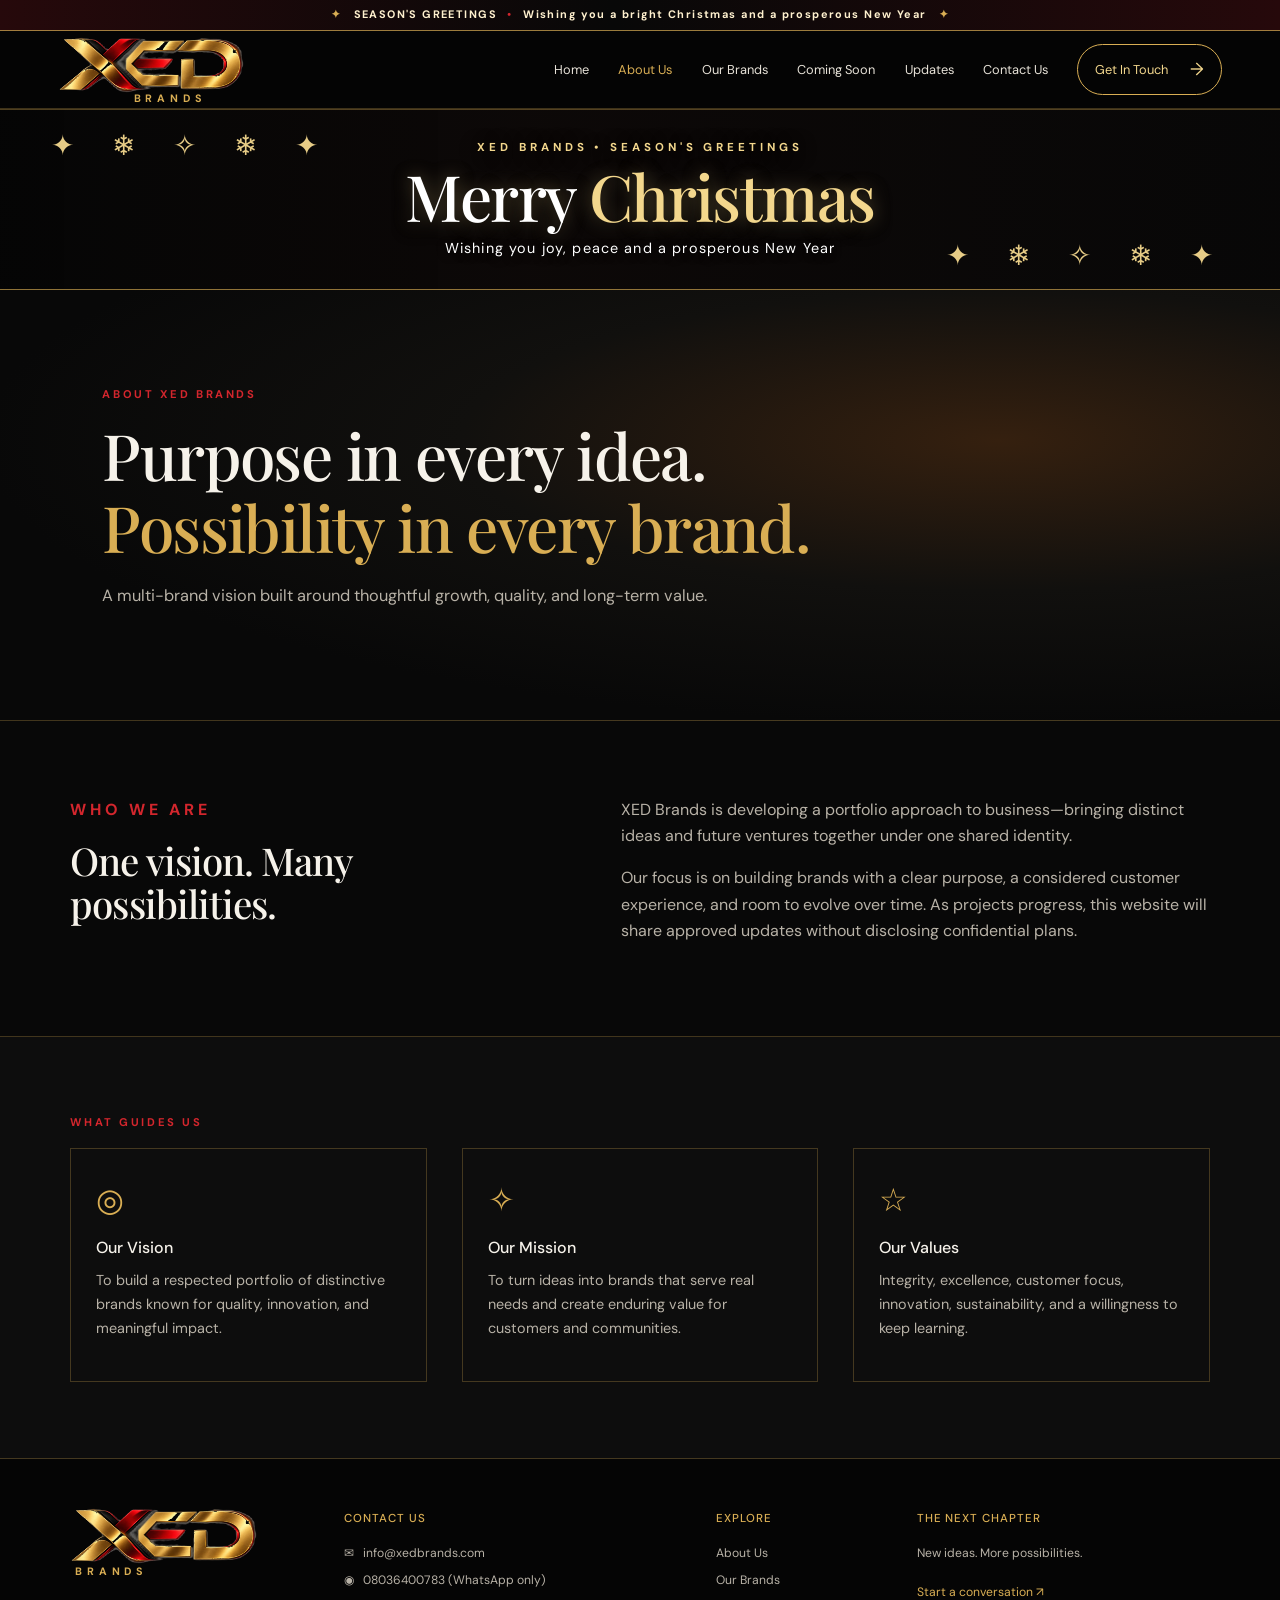
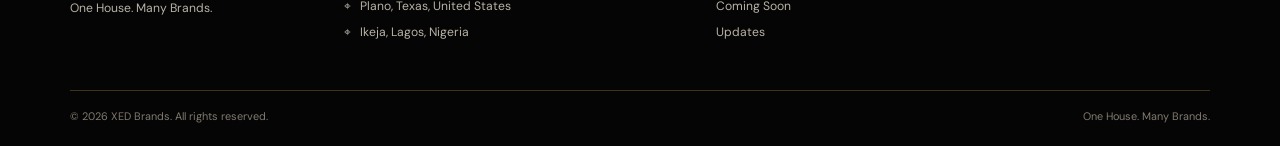
==== commit 3bc545d4: "Add files via upload" ====
--- a/about.html
+++ b/about.html
@@ -1,10 +1,10 @@
 <!doctype html>
 <html lang="en"><head><meta charset="utf-8"><meta name="viewport" content="width=device-width, initial-scale=1"><meta name="theme-color" content="#080808"><meta name="description" content="XED Brands — One House. Many Brands. A multi-brand vision built around thoughtful growth, quality, and long-term value."><title>About Us | XED Brands</title><link rel="icon" href="assets/xed-logo.png"><link rel="stylesheet" href="assets/style.css"></head><body>
-<div class="snow-dust" aria-hidden="true"></div>
 <div class="season-strip"><span class="sparkle">✦</span> SEASON'S GREETINGS <span class="season-dot">•</span> Wishing you a bright Christmas and a prosperous New Year <span class="sparkle">✦</span></div>
 <header class="site-header"><a class="brand-logo" href="index.html"><img src="assets/xed-logo.png" alt="XED Brands"><span>BRANDS</span></a><button class="menu-toggle" aria-label="Toggle navigation" aria-expanded="false">☰</button><nav class="nav"><a href="index.html">Home</a><a href="about.html">About Us</a><a href="brands.html">Our Brands</a><a href="coming-soon.html">Coming Soon</a><a href="updates.html">Updates</a><a href="contact.html">Contact Us</a><a class="nav-cta" href="contact.html">Get In Touch <span>→</span></a></nav></header>
+<section class="christmas-greeting" aria-label="XED Brands Christmas season greeting"><div class="christmas-greeting-inner"><p class="christmas-kicker">XED BRANDS • SEASON'S GREETINGS</p><h2>Merry <span>Christmas</span></h2><p>Wishing you joy, peace and a prosperous New Year</p></div></section>
 <main>
-<section class="page-hero"><p class="holiday-page-label"><span>✧</span> CHRISTMAS SEASON AT XED BRANDS <span>✧</span></p><p class="eyebrow">ABOUT XED BRANDS</p><h1>Purpose in every idea.<br><span>Possibility in every brand.</span></h1><p class="lead">A multi-brand vision built around thoughtful growth, quality, and long-term value.</p></section>
+<section class="page-hero"><p class="eyebrow">ABOUT XED BRANDS</p><h1>Purpose in every idea.<br><span>Possibility in every brand.</span></h1><p class="lead">A multi-brand vision built around thoughtful growth, quality, and long-term value.</p></section>
 <section class="section split"><div><p class="eyebrow">WHO WE ARE</p><h2>One vision. Many possibilities.</h2></div><div><p>XED Brands is developing a portfolio approach to business—bringing distinct ideas and future ventures together under one shared identity.</p><p>Our focus is on building brands with a clear purpose, a considered customer experience, and room to evolve over time. As projects progress, this website will share approved updates without disclosing confidential plans.</p></div></section>
 <section class="section dark-panel"><p class="eyebrow">WHAT GUIDES US</p><div class="three-col"><article><span class="big-symbol">◎</span><h3>Our Vision</h3><p>To build a respected portfolio of distinctive brands known for quality, innovation, and meaningful impact.</p></article><article><span class="big-symbol">✧</span><h3>Our Mission</h3><p>To turn ideas into brands that serve real needs and create enduring value for customers and communities.</p></article><article><span class="big-symbol">☆</span><h3>Our Values</h3><p>Integrity, excellence, customer focus, innovation, sustainability, and a willingness to keep learning.</p></article></div></section>
 </main>
--- a/assets/style.css
+++ b/assets/style.css
@@ -11,31 +11,23 @@
 @media(max-width:1000px){.nav{gap:13px;font-size:.72rem}.brand-logo{width:185px;flex-basis:185px}.brand-logo img{height:50px}.portfolio{grid-template-columns:1fr}.section-intro{max-width:600px}.brand-grid{grid-template-columns:repeat(5,minmax(0,1fr))}.card-image{height:120px}.about-preview{grid-template-columns:1fr 1fr}.values{grid-column:1/-1;display:grid;grid-template-columns:repeat(3,1fr);gap:15px;border-left:0;border-top:1px solid var(--line);padding:20px 0 0}.approach{grid-template-columns:1fr}.footer{grid-template-columns:repeat(2,1fr)}}
 @media(max-width:700px){.season-strip{font-size:.58rem;padding:6px 4px}.site-header{height:76px;padding:0 5%}.brand-logo{width:155px;flex-basis:155px}.brand-logo img{height:45px}.menu-toggle{display:block}.nav{display:none;position:absolute;left:0;right:0;top:76px;padding:18px 6%;background:#080808;border-bottom:1px solid var(--line);flex-direction:column;align-items:stretch;gap:0}.nav.open{display:flex}.nav>a{padding:12px 0;border-bottom:1px solid rgba(217,174,84,.12);font-size:.9rem}.nav .nav-cta{margin-top:12px;justify-content:space-between;padding:12px 16px}.hero{display:block;min-height:0}.hero-copy{padding:58px 7% 38px}.hero h1{font-size:clamp(2.8rem,13vw,4.5rem)}.hero-visual{min-height:245px;clip-path:none;background-position:center}.section{padding:52px 6%}.brand-grid{grid-template-columns:repeat(2,minmax(0,1fr));gap:12px}.brand-card:last-child{grid-column:1/-1}.card-image{height:155px}.about-preview{grid-template-columns:1fr;gap:25px}.about-photo{height:240px}.values{display:block}.values>div{margin:15px 0}.approach-points{grid-template-columns:repeat(2,1fr);gap:14px}.approach-points>div{padding:12px;border-left:1px solid var(--line)}.future{padding:44px 6%}.future h2 span{padding:0 3px}.footer{grid-template-columns:1fr;gap:20px;padding:36px 6% 18px}.footer-bottom{gap:12px;flex-direction:column}.page-hero{padding:70px 6% 60px;min-height:0}.split,.contact-layout{grid-template-columns:1fr;gap:25px}.three-col{grid-template-columns:1fr}.brand-row{grid-template-columns:1fr;gap:18px;padding:14px}.brand-row .card-image{height:200px}.brand-row h2{font-size:1.7rem}.update-card{padding:22px;gap:18px;flex-direction:column}.update-mark{border-right:0;border-bottom:1px solid var(--line);padding:0 0 10px}.contact-note{padding:25px}.contact-note h2{font-size:2rem}}
 
-
-/* XED BRANDS — PREMIUM CHRISTMAS SEASON EDITION */
-:root{--winter-green:#123b2e;--winter-green-deep:#071b16;--berry:#8f1e2b;--ice:#eaf4f5;--champagne:#f5dfaa}
-body{background-image:radial-gradient(ellipse at 8% 4%,rgba(18,59,46,.13),transparent 32%),radial-gradient(ellipse at 95% 28%,rgba(143,30,43,.09),transparent 30%)}
-.season-strip{position:relative;overflow:hidden;min-height:35px;padding:7px 16px;color:#f7e6bd;background:linear-gradient(100deg,#071b16 0%,#153d30 34%,#3b1018 72%,#120a08 100%);border-bottom:1px solid rgba(245,223,170,.52);letter-spacing:.105em;text-shadow:0 1px 8px rgba(255,255,255,.18)}
-.season-strip:before,.season-strip:after{content:"✧  ✦  ✧";position:absolute;top:5px;color:rgba(245,223,170,.58);font-size:13px;letter-spacing:12px;pointer-events:none}.season-strip:before{left:2.5%}.season-strip:after{right:2.5%}
-.site-header{border-bottom-color:rgba(245,223,170,.38);box-shadow:0 8px 28px rgba(0,0,0,.2)}
-.nav-cta,.btn{border-color:rgba(245,223,170,.82);box-shadow:inset 0 0 0 1px rgba(245,223,170,.08),0 4px 18px rgba(0,0,0,.18)}
-.hero{background:radial-gradient(ellipse at 83% 35%,rgba(18,59,46,.72) 0%,#15120e 36%,#080808 74%)}
-.hero:before,.page-hero:before{content:"";position:absolute;inset:0;pointer-events:none;opacity:.55;background-image:radial-gradient(circle at 12% 24%,rgba(255,255,255,.8) 0 1px,transparent 1.8px),radial-gradient(circle at 82% 16%,rgba(255,255,255,.75) 0 1px,transparent 2px),radial-gradient(circle at 64% 72%,rgba(255,255,255,.55) 0 1px,transparent 2px);background-size:155px 145px,210px 190px,175px 165px}
-.hero-copy,.page-hero>*{position:relative;z-index:1}
-.hero-visual{position:relative}
-.hero-visual:after{content:"✦";position:absolute;right:12%;top:12%;font-size:clamp(2rem,5vw,4.5rem);color:rgba(245,223,170,.8);text-shadow:0 0 28px rgba(245,223,170,.8);animation:holiday-glow 4s ease-in-out infinite}
-.eyebrow{color:#d7b76f}
-.page-hero{position:relative;overflow:hidden;background:radial-gradient(ellipse at 82% 28%,rgba(18,59,46,.72) 0,#17140f 38%,#080808 76%)}
-.holiday-page-label{position:relative;z-index:1;color:#e9d39e!important;font-size:.66rem!important;letter-spacing:.2em;font-weight:700;margin:0 0 20px!important}.holiday-page-label span{color:#b64a50;padding:0 7px}
-.holiday-feature{position:relative;overflow:hidden;isolation:isolate;min-height:300px;padding:57px 8%;display:flex;align-items:center;justify-content:center;text-align:center;border-bottom:1px solid rgba(245,223,170,.38);background:radial-gradient(ellipse at 50% 45%,rgba(23,73,55,.96),rgba(8,28,22,.98) 54%,#080b09 100%)}
-.holiday-feature:before{content:"";position:absolute;inset:13px;border:1px solid rgba(245,223,170,.28);pointer-events:none;z-index:-1}
-.holiday-feature:after{content:"";position:absolute;inset:0;opacity:.42;pointer-events:none;background:radial-gradient(circle at 10% 20%,#fff 0 1px,transparent 2px),radial-gradient(circle at 90% 30%,#fff 0 1px,transparent 2px),radial-gradient(circle at 22% 82%,#fff 0 1px,transparent 2px),radial-gradient(circle at 76% 78%,#fff 0 1px,transparent 2px);background-size:130px 120px,170px 160px,190px 180px,145px 140px}
-.holiday-content{max-width:730px;position:relative;z-index:1}.holiday-kicker{color:#e8d29a!important;font-size:.65rem;letter-spacing:.22em;font-weight:700;margin:0 0 14px!important}.holiday-kicker span{color:#c65b61;padding:0 7px}.holiday-content h2{font-size:clamp(2.25rem,5vw,3.7rem);color:#fff;margin-bottom:13px;text-shadow:0 4px 24px rgba(0,0,0,.3)}.holiday-content h2 em{font-style:normal;color:#efd69b}.holiday-content>p:not(.holiday-kicker){max-width:650px;margin:0 auto;color:#e0e5dc;font-size:.92rem;line-height:1.9}.holiday-signoff{display:flex;align-items:center;justify-content:center;gap:14px;margin-top:23px;color:#e8d29a;font-size:.62rem;letter-spacing:.24em}.holiday-signoff span{width:35px;height:1px;background:linear-gradient(90deg,transparent,#d9ae54)}.holiday-signoff span:last-child{transform:rotate(180deg)}
-.holiday-ornament{position:absolute;color:rgba(239,214,155,.72);font-size:clamp(3rem,8vw,7rem);text-shadow:0 0 30px rgba(239,214,155,.22);animation:holiday-glow 5s ease-in-out infinite}.ornament-left{left:8%;top:18%}.ornament-right{right:8%;bottom:13%;font-size:clamp(2.5rem,6vw,5rem)}.holiday-snowline{position:absolute;left:0;right:0;bottom:0;height:3px;background:linear-gradient(90deg,transparent,#e8d29a,#fff,#e8d29a,transparent);opacity:.7}
-.future{background:radial-gradient(ellipse at center,rgba(18,59,46,.8) 0,#090909 68%)}
-.footer{background:linear-gradient(110deg,#050807,#080807 65%,#160b0d);border-top:1px solid rgba(245,223,170,.24)}
-@keyframes holiday-glow{0%,100%{opacity:.65;transform:scale(1)}50%{opacity:1;transform:scale(1.08)}}
-@media(max-width:700px){.season-strip:before,.season-strip:after{display:none}.holiday-feature{min-height:320px;padding:48px 9%}.holiday-feature:before{inset:9px}.holiday-ornament{opacity:.28}.ornament-left{left:4%;top:7%}.ornament-right{right:4%;bottom:6%}.holiday-kicker{font-size:.57rem!important;letter-spacing:.14em}.holiday-content>p:not(.holiday-kicker){font-size:.83rem}.holiday-signoff{font-size:.54rem;letter-spacing:.16em}.holiday-page-label{font-size:.57rem!important;letter-spacing:.13em}}
-@media(prefers-reduced-motion:reduce){.holiday-ornament,.hero-visual:after{animation:none}}
-
-.snow-dust{position:fixed;inset:0;z-index:8;pointer-events:none;overflow:hidden;contain:strict}.snow-dust i{position:absolute;top:-24px;color:rgba(255,255,255,.85);font-style:normal;text-shadow:0 0 7px rgba(255,255,255,.35);animation:snow-drift linear infinite}@keyframes snow-drift{0%{transform:translate3d(0,-5vh,0) rotate(0deg)}50%{transform:translate3d(22px,52vh,0) rotate(160deg)}100%{transform:translate3d(-15px,110vh,0) rotate(320deg)}}@media(max-width:700px){.snow-dust i:nth-child(n+19){display:none}}@media(prefers-reduced-motion:reduce){.snow-dust{display:none}}
+/* XED BRANDS — vivid Christmas season layer. Core brand colours and all existing imagery stay intact. */
+.christmas-greeting{position:relative;isolation:isolate;min-height:178px;display:flex;align-items:center;justify-content:center;text-align:center;overflow:hidden;padding:28px 22px;border-bottom:1px solid rgba(217,174,84,.65);border-top:1px solid rgba(217,174,84,.35);background:linear-gradient(90deg,rgba(5,5,5,.96) 0%,rgba(13,8,7,.78) 42%,rgba(8,7,7,.58) 100%),url('https://images.unsplash.com/photo-1512389142860-9c449e58a543?auto=format&fit=crop&w=1800&q=85') center 48%/cover;}
+.christmas-greeting:before,.christmas-greeting:after{content:"✦  ❄  ✧  ❄  ✦";position:absolute;color:var(--gold2);font-size:clamp(1.1rem,2.2vw,2rem);letter-spacing:.55em;opacity:.95;white-space:nowrap;animation:holidayTwinkle 2.4s ease-in-out infinite alternate;}
+.christmas-greeting:before{top:13px;left:4%;}.christmas-greeting:after{bottom:10px;right:4%;animation-delay:1.1s}
+.christmas-greeting-inner{position:relative;z-index:2;text-shadow:0 3px 18px #000;}
+.christmas-kicker{margin:0 0 5px!important;color:var(--gold2)!important;font-size:.72rem!important;font-weight:700;letter-spacing:.34em;text-transform:uppercase;}
+.christmas-greeting h2{margin:0!important;color:#fff!important;font-family:var(--serif);font-size:clamp(2.5rem,5vw,4.8rem)!important;line-height:1.05;text-shadow:0 0 18px rgba(243,215,141,.35),0 4px 18px #000;}
+.christmas-greeting h2 span{color:var(--gold2);}
+.christmas-greeting p:last-child{margin:8px 0 0!important;color:#fff!important;font-size:.9rem;letter-spacing:.08em;text-shadow:0 2px 9px #000;}
+.season-strip{position:relative;overflow:hidden;color:#fff1cf;background:linear-gradient(90deg,#26090b,#080808 48%,#26090b);border-bottom:1px solid rgba(217,174,84,.7);font-weight:700;letter-spacing:.13em;}
+.season-strip:after{content:"";position:absolute;left:-30%;top:0;width:25%;height:100%;background:linear-gradient(90deg,transparent,rgba(255,255,255,.22),transparent);transform:skewX(-25deg);animation:seasonShine 5s ease-in-out infinite;pointer-events:none;}
+.snowfall-layer{position:fixed;inset:0;z-index:40;overflow:hidden;pointer-events:none;}
+.snowflake{position:absolute;top:-12vh;left:var(--left);color:#fff;font-family:Arial,sans-serif;font-size:var(--size);line-height:1;opacity:var(--opacity);text-shadow:0 0 7px rgba(255,255,255,.9),0 0 15px rgba(217,174,84,.25);animation:snowDrift var(--duration) linear var(--delay) infinite;will-change:transform;}
+/* Keep the original product and building photographs completely unobscured by snowfall. */
+.hero-visual,.about-photo,.card-image,.xed-slideshow,.xed-gallery{position:relative;z-index:45;}
+@keyframes snowDrift{0%{transform:translate3d(0,-12vh,0) rotate(0deg)}50%{transform:translate3d(var(--sway),52vh,0) rotate(180deg)}100%{transform:translate3d(calc(var(--sway)*-.55),112vh,0) rotate(360deg)}}
+@keyframes holidayTwinkle{from{opacity:.45;filter:drop-shadow(0 0 1px #fff)}to{opacity:1;filter:drop-shadow(0 0 8px #f3d78d)}}
+@keyframes seasonShine{0%,65%{left:-30%}100%{left:130%}}
+@media(max-width:700px){.christmas-greeting{min-height:158px;padding:27px 12px;background-position:center}.christmas-kicker{font-size:.58rem!important;letter-spacing:.2em}.christmas-greeting h2{font-size:clamp(2.15rem,10vw,3.4rem)!important}.christmas-greeting p:last-child{font-size:.72rem;letter-spacing:.02em}.christmas-greeting:before{left:2%;top:8px;font-size:1rem}.christmas-greeting:after{right:2%;bottom:6px;font-size:1rem}.snowflake{font-size:calc(var(--size)*.8)}}
+@media(prefers-reduced-motion:reduce){.snowflake,.christmas-greeting:before,.christmas-greeting:after,.season-strip:after{animation:none!important}.snowfall-layer{display:none}}
